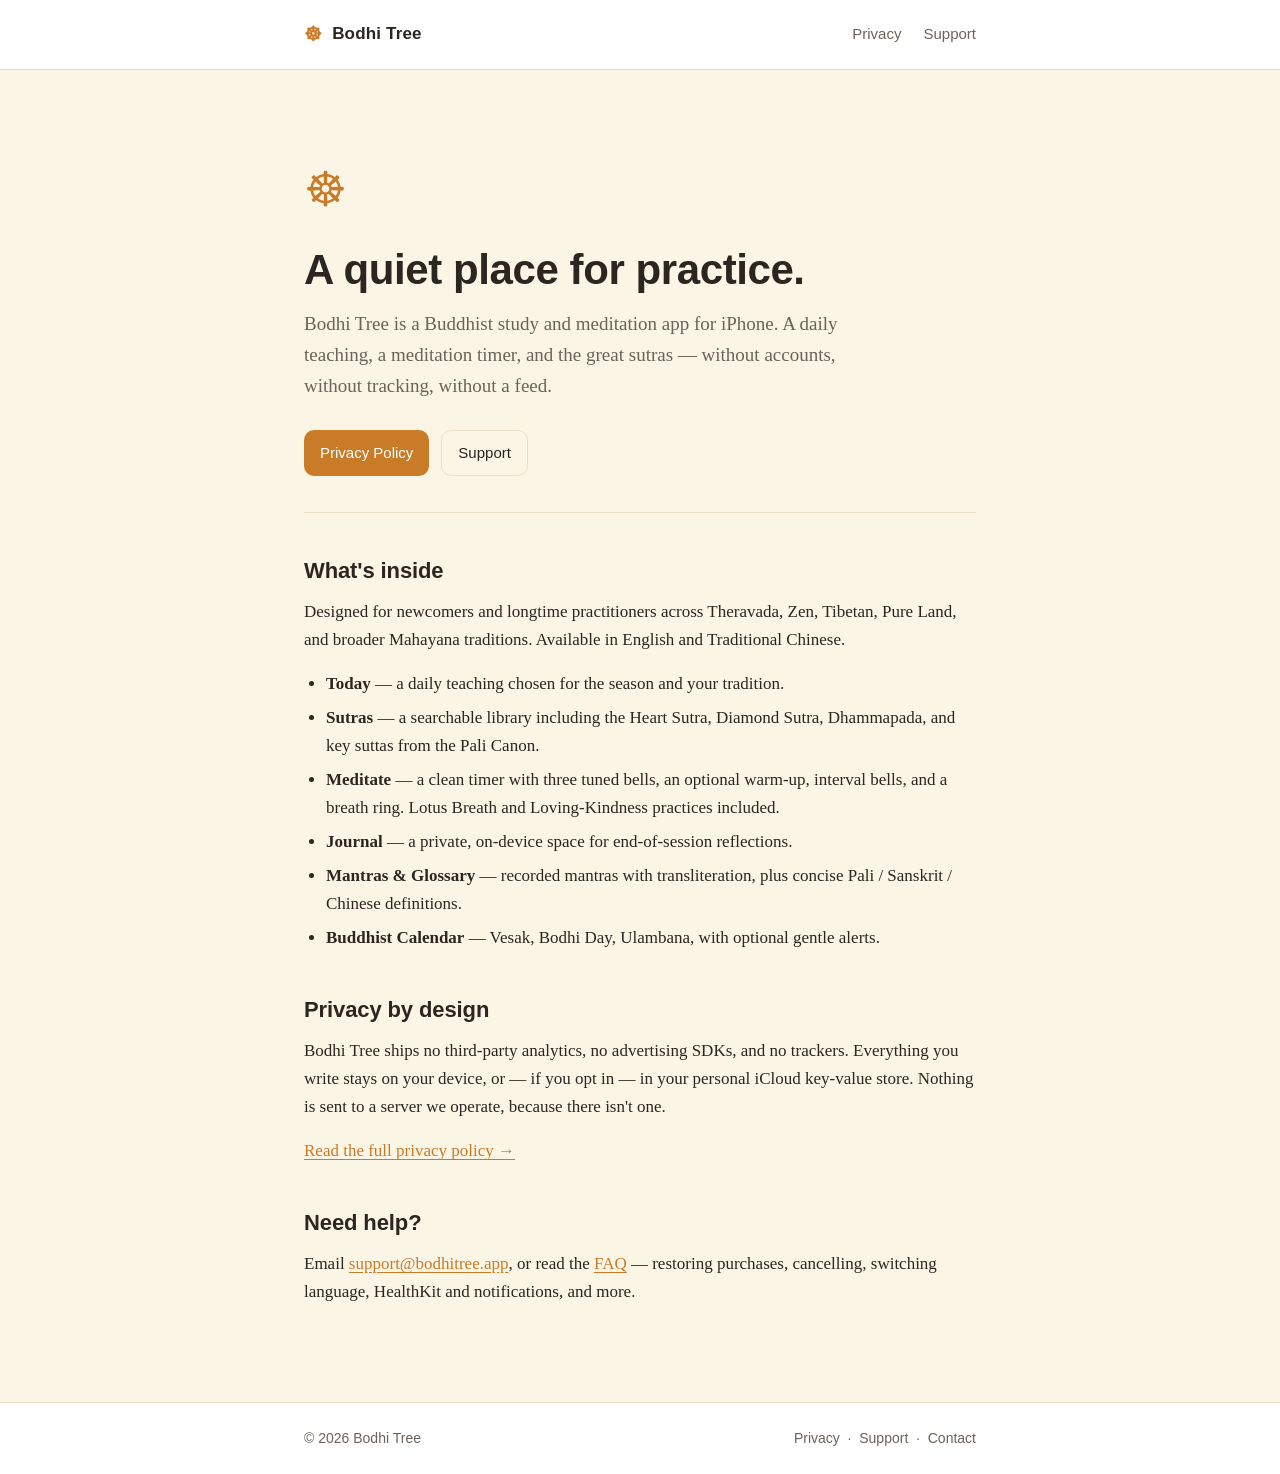
==== index.html @ f333172a "Initial public site: privacy + support pages" ====
<!DOCTYPE html>
<html lang="en">
<head>
  <meta charset="UTF-8" />
  <meta name="viewport" content="width=device-width, initial-scale=1.0" />
  <title>Bodhi Tree — A quiet place for practice</title>
  <meta name="description" content="Bodhi Tree is a Buddhist study and meditation app. No accounts, no tracking — just the sutras, a meditation timer, and a daily teaching." />
  <link rel="stylesheet" href="./styles.css" />
</head>
<body>
  <header class="site-header">
    <div class="site-header-inner">
      <a class="brand" href="./"><span class="leaf">☸</span> Bodhi Tree</a>
      <nav class="site-nav">
        <a href="./privacy/">Privacy</a>
        <a href="./support/">Support</a>
      </nav>
    </div>
  </header>

  <main>
    <section class="hero">
      <span class="leaf-large">☸</span>
      <h1>A quiet place for practice.</h1>
      <p class="lede">Bodhi Tree is a Buddhist study and meditation app for iPhone. A daily teaching, a meditation timer, and the great sutras — without accounts, without tracking, without a feed.</p>
      <div class="cta-row">
        <a href="./privacy/">Privacy Policy</a>
        <a href="./support/" class="secondary">Support</a>
      </div>
    </section>

    <hr />

    <h2>What's inside</h2>
    <p>Designed for newcomers and longtime practitioners across Theravada, Zen, Tibetan, Pure Land, and broader Mahayana traditions. Available in English and Traditional Chinese.</p>

    <ul>
      <li><strong>Today</strong> — a daily teaching chosen for the season and your tradition.</li>
      <li><strong>Sutras</strong> — a searchable library including the Heart Sutra, Diamond Sutra, Dhammapada, and key suttas from the Pali Canon.</li>
      <li><strong>Meditate</strong> — a clean timer with three tuned bells, an optional warm-up, interval bells, and a breath ring. Lotus Breath and Loving-Kindness practices included.</li>
      <li><strong>Journal</strong> — a private, on-device space for end-of-session reflections.</li>
      <li><strong>Mantras &amp; Glossary</strong> — recorded mantras with transliteration, plus concise Pali / Sanskrit / Chinese definitions.</li>
      <li><strong>Buddhist Calendar</strong> — Vesak, Bodhi Day, Ulambana, with optional gentle alerts.</li>
    </ul>

    <h2>Privacy by design</h2>
    <p>Bodhi Tree ships no third-party analytics, no advertising SDKs, and no trackers. Everything you write stays on your device, or — if you opt in — in your personal iCloud key-value store. Nothing is sent to a server we operate, because there isn't one.</p>
    <p><a href="./privacy/">Read the full privacy policy →</a></p>

    <h2>Need help?</h2>
    <p>Email <a href="mailto:support@bodhitree.app">support@bodhitree.app</a>, or read the <a href="./support/">FAQ</a> — restoring purchases, cancelling, switching language, HealthKit and notifications, and more.</p>
  </main>

  <footer class="site-footer">
    <div class="site-footer-inner">
      <span>© 2026 Bodhi Tree</span>
      <span>
        <a href="./privacy/">Privacy</a> &nbsp;·&nbsp;
        <a href="./support/">Support</a> &nbsp;·&nbsp;
        <a href="mailto:support@bodhitree.app">Contact</a>
      </span>
    </div>
  </footer>
</body>
</html>
---- styles.css ----
/* Bodhi Tree — site styles
 * Calm, readable, and matched roughly to the app's cream/saffron palette.
 */

:root {
  --bg: #FBF5E6;
  --surface: #FFFFFF;
  --border: #EAE0C8;
  --ink: #2A2620;
  --muted: #6B6359;
  --accent: #C97B27;
  --accent-soft: #F0D8B0;
  --max-width: 720px;
  --radius: 10px;
}

@media (prefers-color-scheme: dark) {
  :root {
    --bg: #1B1814;
    --surface: #25211B;
    --border: #3A342A;
    --ink: #ECE4D0;
    --muted: #B6AC97;
    --accent: #E1A35A;
    --accent-soft: #4A3520;
  }
}

* { box-sizing: border-box; }

html { -webkit-text-size-adjust: 100%; }

body {
  margin: 0;
  background: var(--bg);
  color: var(--ink);
  font-family: "Iowan Old Style", "Source Serif Pro", "Source Serif 4", Georgia, "Times New Roman", serif;
  font-size: 17px;
  line-height: 1.65;
  -webkit-font-smoothing: antialiased;
  text-rendering: optimizeLegibility;
}

.site-header,
.site-footer {
  font-family: -apple-system, BlinkMacSystemFont, "Segoe UI", Helvetica, Arial, sans-serif;
}

.site-header {
  border-bottom: 1px solid var(--border);
  background: var(--surface);
}

.site-header-inner {
  max-width: var(--max-width);
  margin: 0 auto;
  padding: 18px 24px;
  display: flex;
  align-items: center;
  justify-content: space-between;
  gap: 24px;
}

.site-header a.brand {
  color: var(--ink);
  text-decoration: none;
  font-weight: 600;
  font-size: 17px;
  letter-spacing: 0.01em;
  display: inline-flex;
  align-items: center;
  gap: 10px;
}

.site-header a.brand .leaf {
  color: var(--accent);
  font-size: 20px;
}

.site-nav {
  display: flex;
  gap: 22px;
  font-size: 15px;
}

.site-nav a {
  color: var(--muted);
  text-decoration: none;
}

.site-nav a:hover,
.site-nav a.active {
  color: var(--ink);
}

main {
  max-width: var(--max-width);
  margin: 0 auto;
  padding: 48px 24px 80px;
}

main h1 {
  font-family: -apple-system, BlinkMacSystemFont, "Segoe UI", Helvetica, Arial, sans-serif;
  font-weight: 600;
  font-size: 34px;
  line-height: 1.2;
  margin: 0 0 8px;
  letter-spacing: -0.01em;
}

main h2 {
  font-family: -apple-system, BlinkMacSystemFont, "Segoe UI", Helvetica, Arial, sans-serif;
  font-weight: 600;
  font-size: 22px;
  line-height: 1.3;
  margin: 44px 0 12px;
  letter-spacing: -0.005em;
}

main h3 {
  font-family: -apple-system, BlinkMacSystemFont, "Segoe UI", Helvetica, Arial, sans-serif;
  font-weight: 600;
  font-size: 18px;
  margin: 28px 0 8px;
}

main .lede {
  color: var(--muted);
  font-size: 18px;
  margin: 0 0 32px;
}

main .meta {
  color: var(--muted);
  font-size: 14px;
  margin: 8px 0 32px;
  font-family: -apple-system, BlinkMacSystemFont, "Segoe UI", Helvetica, Arial, sans-serif;
}

main p {
  margin: 0 0 16px;
}

main a {
  color: var(--accent);
  text-decoration-thickness: 1px;
  text-underline-offset: 3px;
}

main a:hover {
  text-decoration-thickness: 2px;
}

main strong { color: var(--ink); }

main ul, main ol {
  margin: 0 0 16px;
  padding-left: 22px;
}

main li {
  margin-bottom: 6px;
}

main blockquote {
  margin: 16px 0;
  padding: 12px 18px;
  border-left: 3px solid var(--accent);
  background: var(--surface);
  color: var(--muted);
}

main hr {
  border: none;
  border-top: 1px solid var(--border);
  margin: 36px 0;
}

main code {
  font-family: ui-monospace, SFMono-Regular, "SF Mono", Menlo, monospace;
  font-size: 0.92em;
  background: var(--accent-soft);
  padding: 1px 6px;
  border-radius: 4px;
  color: var(--ink);
}

main pre {
  background: var(--surface);
  border: 1px solid var(--border);
  border-radius: var(--radius);
  padding: 14px 16px;
  overflow-x: auto;
  font-size: 14px;
  line-height: 1.5;
}

main pre code {
  background: transparent;
  padding: 0;
}

main table {
  border-collapse: collapse;
  width: 100%;
  font-size: 15px;
  margin: 16px 0;
  font-family: -apple-system, BlinkMacSystemFont, "Segoe UI", Helvetica, Arial, sans-serif;
}

main th, main td {
  border-bottom: 1px solid var(--border);
  padding: 8px 10px;
  text-align: left;
  vertical-align: top;
}

main th {
  font-weight: 600;
  background: var(--surface);
}

.site-footer {
  border-top: 1px solid var(--border);
  background: var(--surface);
  color: var(--muted);
  font-size: 14px;
}

.site-footer-inner {
  max-width: var(--max-width);
  margin: 0 auto;
  padding: 24px;
  display: flex;
  flex-wrap: wrap;
  gap: 16px;
  justify-content: space-between;
}

.site-footer a {
  color: var(--muted);
  text-decoration: none;
}

.site-footer a:hover { color: var(--ink); }

/* Hero used on the index page */
.hero {
  text-align: left;
  padding: 32px 0 0;
}

.hero .leaf-large {
  font-size: 48px;
  color: var(--accent);
  margin-bottom: 16px;
  display: inline-block;
}

.hero h1 {
  font-size: 42px;
  margin-bottom: 12px;
}

.hero p.lede {
  font-size: 19px;
  margin-bottom: 28px;
  max-width: 560px;
}

.cta-row {
  display: flex;
  flex-wrap: wrap;
  gap: 12px;
  margin: 8px 0 12px;
}

.cta-row a {
  display: inline-flex;
  align-items: center;
  gap: 6px;
  padding: 10px 16px;
  background: var(--accent);
  color: #fff;
  border-radius: var(--radius);
  text-decoration: none;
  font-family: -apple-system, BlinkMacSystemFont, "Segoe UI", Helvetica, Arial, sans-serif;
  font-weight: 500;
  font-size: 15px;
}

.cta-row a.secondary {
  background: transparent;
  color: var(--ink);
  border: 1px solid var(--border);
}

.cta-row a:hover { opacity: 0.92; }

@media (max-width: 480px) {
  main { padding: 32px 20px 60px; }
  main h1 { font-size: 28px; }
  .hero h1 { font-size: 32px; }
  .site-header-inner { padding: 14px 20px; }
  .site-nav { gap: 16px; font-size: 14px; }
}
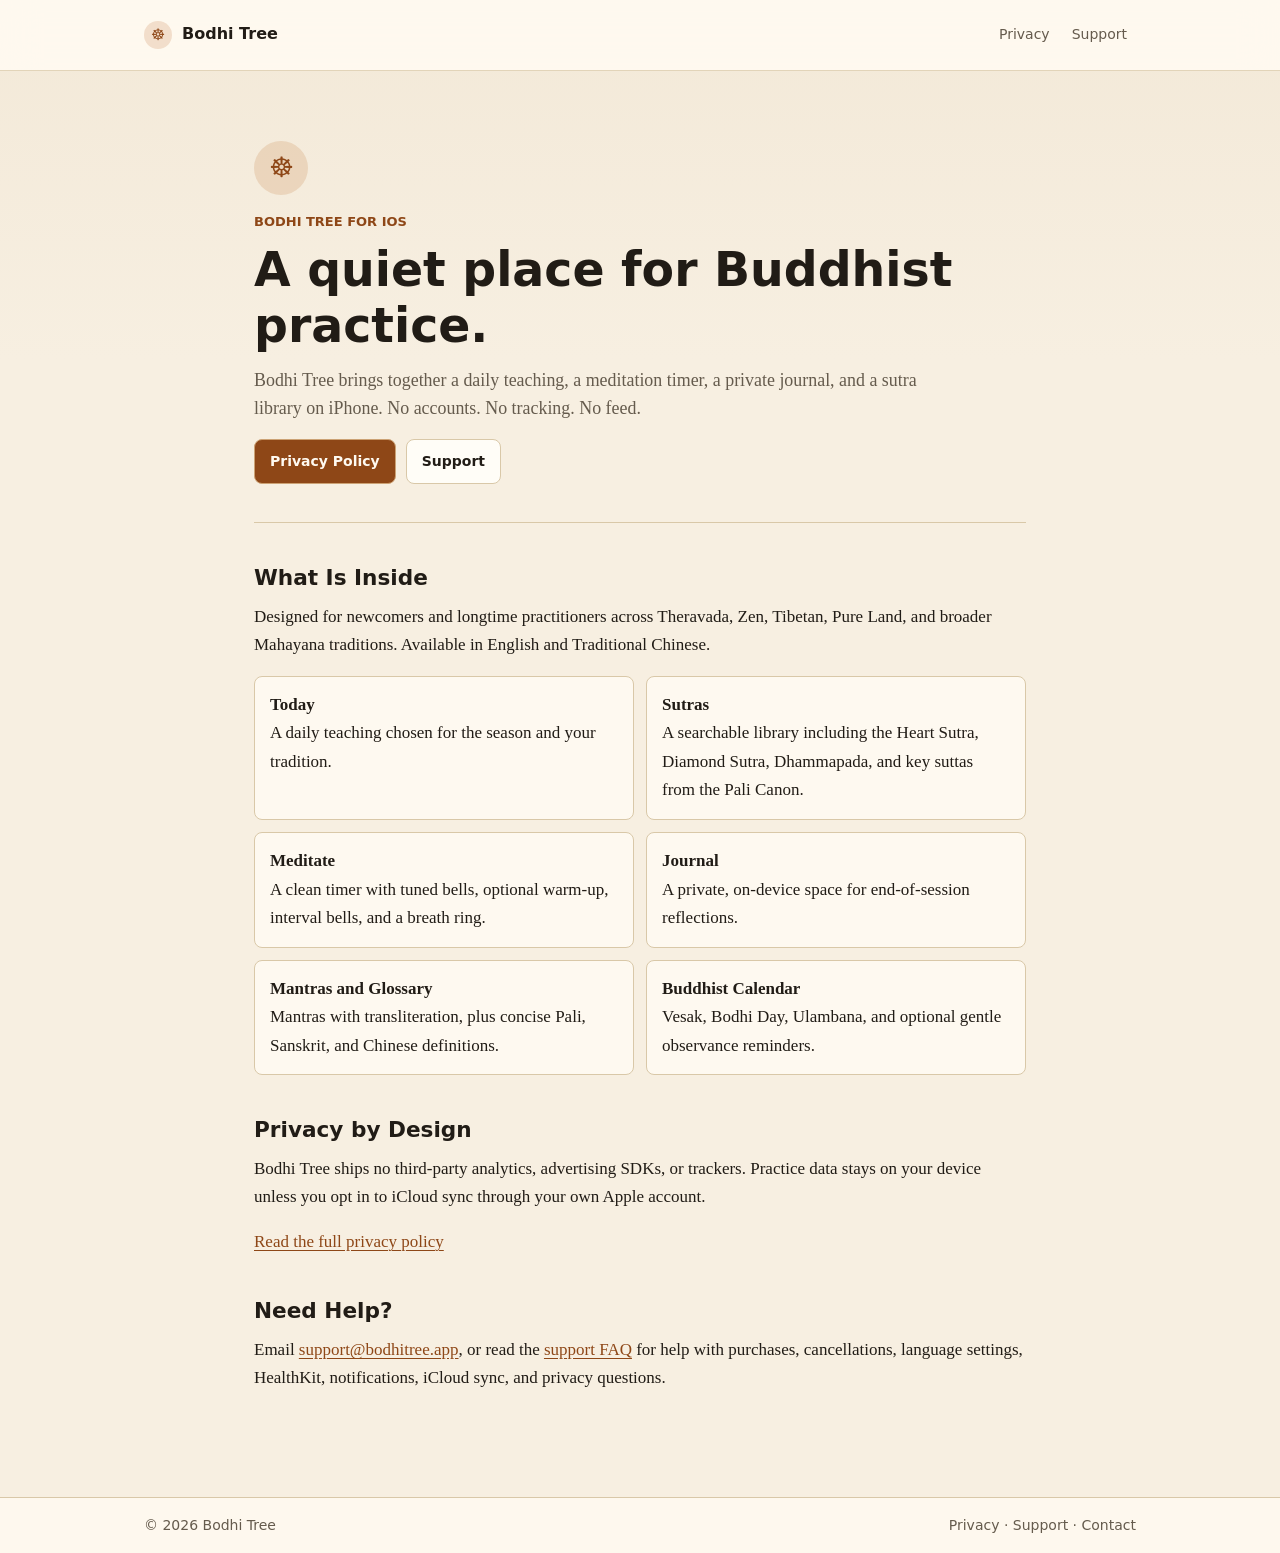
==== commit e4086a00: "Update App Store privacy and support pages" ====
--- a/index.html
+++ b/index.html
@@ -4,59 +4,69 @@
   <meta charset="UTF-8" />
   <meta name="viewport" content="width=device-width, initial-scale=1.0" />
   <title>Bodhi Tree — A quiet place for practice</title>
-  <meta name="description" content="Bodhi Tree is a Buddhist study and meditation app. No accounts, no tracking — just the sutras, a meditation timer, and a daily teaching." />
+  <meta name="description" content="Bodhi Tree is a Buddhist study and meditation app for iPhone. No accounts, no tracking, with public privacy and support pages for App Store review." />
+  <link rel="canonical" href="https://forestoceanlife.github.io/bodhi-tree/" />
   <link rel="stylesheet" href="./styles.css" />
 </head>
 <body>
+  <a class="skip-link" href="#content">Skip to content</a>
+
   <header class="site-header">
     <div class="site-header-inner">
-      <a class="brand" href="./"><span class="leaf">☸</span> Bodhi Tree</a>
-      <nav class="site-nav">
+      <a class="brand" href="./" aria-label="Bodhi Tree home"><span class="brand-mark">☸</span> Bodhi Tree</a>
+      <nav class="site-nav" aria-label="Primary">
         <a href="./privacy/">Privacy</a>
         <a href="./support/">Support</a>
       </nav>
     </div>
   </header>
 
-  <main>
-    <section class="hero">
-      <span class="leaf-large">☸</span>
-      <h1>A quiet place for practice.</h1>
-      <p class="lede">Bodhi Tree is a Buddhist study and meditation app for iPhone. A daily teaching, a meditation timer, and the great sutras — without accounts, without tracking, without a feed.</p>
-      <div class="cta-row">
-        <a href="./privacy/">Privacy Policy</a>
-        <a href="./support/" class="secondary">Support</a>
+  <main id="content">
+    <section class="hero" aria-labelledby="home-title">
+      <span class="hero-mark" aria-hidden="true">☸</span>
+      <p class="eyebrow">Bodhi Tree for iOS</p>
+      <h1 id="home-title">A quiet place for Buddhist practice.</h1>
+      <p class="lede">Bodhi Tree brings together a daily teaching, a meditation timer, a private journal, and a sutra library on iPhone. No accounts. No tracking. No feed.</p>
+      <div class="support-actions">
+        <a class="button-link primary" href="./privacy/">Privacy Policy</a>
+        <a class="button-link" href="./support/">Support</a>
       </div>
     </section>
 
     <hr />
 
-    <h2>What's inside</h2>
-    <p>Designed for newcomers and longtime practitioners across Theravada, Zen, Tibetan, Pure Land, and broader Mahayana traditions. Available in English and Traditional Chinese.</p>
+    <section aria-labelledby="inside-title">
+      <h2 id="inside-title">What Is Inside</h2>
+      <p>Designed for newcomers and longtime practitioners across Theravada, Zen, Tibetan, Pure Land, and broader Mahayana traditions. Available in English and Traditional Chinese.</p>
 
-    <ul>
-      <li><strong>Today</strong> — a daily teaching chosen for the season and your tradition.</li>
-      <li><strong>Sutras</strong> — a searchable library including the Heart Sutra, Diamond Sutra, Dhammapada, and key suttas from the Pali Canon.</li>
-      <li><strong>Meditate</strong> — a clean timer with three tuned bells, an optional warm-up, interval bells, and a breath ring. Lotus Breath and Loving-Kindness practices included.</li>
-      <li><strong>Journal</strong> — a private, on-device space for end-of-session reflections.</li>
-      <li><strong>Mantras &amp; Glossary</strong> — recorded mantras with transliteration, plus concise Pali / Sanskrit / Chinese definitions.</li>
-      <li><strong>Buddhist Calendar</strong> — Vesak, Bodhi Day, Ulambana, with optional gentle alerts.</li>
-    </ul>
+      <ul class="feature-list">
+        <li><strong>Today</strong><br />A daily teaching chosen for the season and your tradition.</li>
+        <li><strong>Sutras</strong><br />A searchable library including the Heart Sutra, Diamond Sutra, Dhammapada, and key suttas from the Pali Canon.</li>
+        <li><strong>Meditate</strong><br />A clean timer with tuned bells, optional warm-up, interval bells, and a breath ring.</li>
+        <li><strong>Journal</strong><br />A private, on-device space for end-of-session reflections.</li>
+        <li><strong>Mantras and Glossary</strong><br />Mantras with transliteration, plus concise Pali, Sanskrit, and Chinese definitions.</li>
+        <li><strong>Buddhist Calendar</strong><br />Vesak, Bodhi Day, Ulambana, and optional gentle observance reminders.</li>
+      </ul>
+    </section>
 
-    <h2>Privacy by design</h2>
-    <p>Bodhi Tree ships no third-party analytics, no advertising SDKs, and no trackers. Everything you write stays on your device, or — if you opt in — in your personal iCloud key-value store. Nothing is sent to a server we operate, because there isn't one.</p>
-    <p><a href="./privacy/">Read the full privacy policy →</a></p>
+    <section aria-labelledby="privacy-title">
+      <h2 id="privacy-title">Privacy by Design</h2>
+      <p>Bodhi Tree ships no third-party analytics, advertising SDKs, or trackers. Practice data stays on your device unless you opt in to iCloud sync through your own Apple account.</p>
+      <p><a href="./privacy/">Read the full privacy policy</a></p>
+    </section>
 
-    <h2>Need help?</h2>
-    <p>Email <a href="mailto:support@bodhitree.app">support@bodhitree.app</a>, or read the <a href="./support/">FAQ</a> — restoring purchases, cancelling, switching language, HealthKit and notifications, and more.</p>
+    <section aria-labelledby="support-title">
+      <h2 id="support-title">Need Help?</h2>
+      <p>Email <a href="mailto:support@bodhitree.app">support@bodhitree.app</a>, or read the <a href="./support/">support FAQ</a> for help with purchases, cancellations, language settings, HealthKit, notifications, iCloud sync, and privacy questions.</p>
+    </section>
   </main>
 
   <footer class="site-footer">
     <div class="site-footer-inner">
       <span>© 2026 Bodhi Tree</span>
       <span>
-        <a href="./privacy/">Privacy</a> &nbsp;·&nbsp;
-        <a href="./support/">Support</a> &nbsp;·&nbsp;
+        <a href="./privacy/">Privacy</a> ·
+        <a href="./support/">Support</a> ·
         <a href="mailto:support@bodhitree.app">Contact</a>
       </span>
     </div>
--- a/styles.css
+++ b/styles.css
@@ -1,240 +1,477 @@
-/* Bodhi Tree — site styles
- * Calm, readable, and matched roughly to the app's cream/saffron palette.
+/* Bodhi Tree public site
+ * Plain, calm pages for App Store metadata, support, and privacy review.
  */
 
 :root {
-  --bg: #FBF5E6;
-  --surface: #FFFFFF;
-  --border: #EAE0C8;
-  --ink: #2A2620;
-  --muted: #6B6359;
-  --accent: #C97B27;
-  --accent-soft: #F0D8B0;
-  --max-width: 720px;
-  --radius: 10px;
+  color-scheme: light dark;
+  --bg: #f7efe1;
+  --bg-alt: #efe3cf;
+  --surface: #fffaf1;
+  --surface-strong: #fffdf7;
+  --border: #d9c8a8;
+  --ink: #211c16;
+  --muted: #655b4d;
+  --faint: #8b7d69;
+  --saffron: #b7651f;
+  --saffron-strong: #8e4717;
+  --sage: #4d6b55;
+  --indigo: #393b61;
+  --lotus: #99566a;
+  --focus: #2458c7;
+  --max-width: 820px;
+  --wide-width: 1040px;
+  --radius: 8px;
+  --shadow: 0 18px 42px rgb(56 39 19 / 0.10);
 }
 
 @media (prefers-color-scheme: dark) {
   :root {
-    --bg: #1B1814;
-    --surface: #25211B;
-    --border: #3A342A;
-    --ink: #ECE4D0;
-    --muted: #B6AC97;
-    --accent: #E1A35A;
-    --accent-soft: #4A3520;
-  }
-}
-
-* { box-sizing: border-box; }
-
-html { -webkit-text-size-adjust: 100%; }
+    --bg: #171411;
+    --bg-alt: #201b16;
+    --surface: #211d18;
+    --surface-strong: #28231d;
+    --border: #40382c;
+    --ink: #f1e8d5;
+    --muted: #c4b69d;
+    --faint: #978a77;
+    --saffron: #e2a15d;
+    --saffron-strong: #f1bc7a;
+    --sage: #8cad92;
+    --indigo: #a8acd8;
+    --lotus: #d59aab;
+    --focus: #8fb4ff;
+    --shadow: 0 18px 42px rgb(0 0 0 / 0.28);
+  }
+}
+
+* {
+  box-sizing: border-box;
+}
+
+html {
+  -webkit-text-size-adjust: 100%;
+  scroll-behavior: smooth;
+}
 
 body {
   margin: 0;
-  background: var(--bg);
-  color: var(--ink);
-  font-family: "Iowan Old Style", "Source Serif Pro", "Source Serif 4", Georgia, "Times New Roman", serif;
+  background:
+    linear-gradient(180deg, color-mix(in srgb, var(--bg-alt) 52%, transparent), transparent 360px),
+    var(--bg);
+  color: var(--ink);
+  font-family: "Iowan Old Style", "Palatino Linotype", Palatino, Georgia, "Times New Roman", serif;
   font-size: 17px;
-  line-height: 1.65;
+  line-height: 1.68;
   -webkit-font-smoothing: antialiased;
   text-rendering: optimizeLegibility;
 }
 
+body,
+button,
+input,
+textarea {
+  letter-spacing: 0;
+}
+
+img,
+svg {
+  max-width: 100%;
+}
+
+.skip-link {
+  position: absolute;
+  left: 12px;
+  top: 12px;
+  z-index: 10;
+  transform: translateY(-140%);
+  padding: 8px 12px;
+  background: var(--surface-strong);
+  color: var(--ink);
+  border: 1px solid var(--border);
+  border-radius: var(--radius);
+  font-family: ui-sans-serif, system-ui, -apple-system, BlinkMacSystemFont, "Segoe UI", sans-serif;
+}
+
+.skip-link:focus {
+  transform: translateY(0);
+}
+
 .site-header,
-.site-footer {
-  font-family: -apple-system, BlinkMacSystemFont, "Segoe UI", Helvetica, Arial, sans-serif;
+.site-footer,
+.eyebrow,
+.meta-list,
+.toc,
+.summary-grid,
+.support-actions,
+.button-link,
+.contact-card,
+.data-table,
+.callout,
+.page-note {
+  font-family: ui-sans-serif, system-ui, -apple-system, BlinkMacSystemFont, "Segoe UI", sans-serif;
 }
 
 .site-header {
-  border-bottom: 1px solid var(--border);
-  background: var(--surface);
-}
-
-.site-header-inner {
-  max-width: var(--max-width);
+  position: sticky;
+  top: 0;
+  z-index: 5;
+  border-bottom: 1px solid color-mix(in srgb, var(--border) 76%, transparent);
+  background: color-mix(in srgb, var(--surface) 92%, transparent);
+  backdrop-filter: blur(18px);
+}
+
+.site-header-inner,
+.site-footer-inner {
+  max-width: var(--wide-width);
   margin: 0 auto;
-  padding: 18px 24px;
+  padding: 16px 24px;
   display: flex;
   align-items: center;
   justify-content: space-between;
-  gap: 24px;
-}
-
-.site-header a.brand {
+  gap: 20px;
+}
+
+.brand {
   color: var(--ink);
   text-decoration: none;
-  font-weight: 600;
-  font-size: 17px;
-  letter-spacing: 0.01em;
+  font-weight: 700;
+  font-size: 16px;
   display: inline-flex;
   align-items: center;
   gap: 10px;
 }
 
-.site-header a.brand .leaf {
-  color: var(--accent);
-  font-size: 20px;
+.brand-mark {
+  width: 28px;
+  height: 28px;
+  border-radius: 50%;
+  display: inline-grid;
+  place-items: center;
+  background: color-mix(in srgb, var(--saffron) 18%, transparent);
+  color: var(--saffron-strong);
+  font-size: 16px;
+  line-height: 1;
 }
 
 .site-nav {
   display: flex;
-  gap: 22px;
-  font-size: 15px;
+  align-items: center;
+  gap: 4px;
+  font-size: 14px;
 }
 
 .site-nav a {
   color: var(--muted);
   text-decoration: none;
+  padding: 7px 9px;
+  border-radius: 999px;
 }
 
 .site-nav a:hover,
 .site-nav a.active {
   color: var(--ink);
+  background: color-mix(in srgb, var(--saffron) 11%, transparent);
 }
 
 main {
   max-width: var(--max-width);
   margin: 0 auto;
-  padding: 48px 24px 80px;
-}
-
-main h1 {
-  font-family: -apple-system, BlinkMacSystemFont, "Segoe UI", Helvetica, Arial, sans-serif;
-  font-weight: 600;
-  font-size: 34px;
-  line-height: 1.2;
-  margin: 0 0 8px;
-  letter-spacing: -0.01em;
-}
-
-main h2 {
-  font-family: -apple-system, BlinkMacSystemFont, "Segoe UI", Helvetica, Arial, sans-serif;
-  font-weight: 600;
-  font-size: 22px;
-  line-height: 1.3;
-  margin: 44px 0 12px;
-  letter-spacing: -0.005em;
-}
-
-main h3 {
-  font-family: -apple-system, BlinkMacSystemFont, "Segoe UI", Helvetica, Arial, sans-serif;
-  font-weight: 600;
-  font-size: 18px;
+  padding: 56px 24px 88px;
+}
+
+.page-hero {
+  margin-bottom: 34px;
+}
+
+.eyebrow {
+  margin: 0 0 10px;
+  color: var(--saffron-strong);
+  font-size: 13px;
+  font-weight: 750;
+  text-transform: uppercase;
+}
+
+h1,
+h2,
+h3 {
+  font-family: ui-sans-serif, system-ui, -apple-system, BlinkMacSystemFont, "Segoe UI", sans-serif;
+  color: var(--ink);
+  line-height: 1.18;
+}
+
+h1 {
+  font-size: clamp(2.25rem, 2rem + 1.2vw, 3.1rem);
+  font-weight: 760;
+  margin: 0 0 12px;
+}
+
+h2 {
+  font-size: 1.35rem;
+  font-weight: 740;
+  margin: 42px 0 12px;
+}
+
+h3 {
+  font-size: 1.04rem;
+  font-weight: 720;
   margin: 28px 0 8px;
 }
 
-main .lede {
+p {
+  margin: 0 0 16px;
+}
+
+.lede {
+  max-width: 690px;
   color: var(--muted);
-  font-size: 18px;
-  margin: 0 0 32px;
-}
-
-main .meta {
-  color: var(--muted);
-  font-size: 14px;
-  margin: 8px 0 32px;
-  font-family: -apple-system, BlinkMacSystemFont, "Segoe UI", Helvetica, Arial, sans-serif;
-}
-
-main p {
-  margin: 0 0 16px;
-}
-
-main a {
-  color: var(--accent);
+  font-size: 1.12rem;
+  line-height: 1.58;
+}
+
+a {
+  color: var(--saffron-strong);
   text-decoration-thickness: 1px;
   text-underline-offset: 3px;
 }
 
-main a:hover {
+a:hover {
   text-decoration-thickness: 2px;
 }
 
-main strong { color: var(--ink); }
-
-main ul, main ol {
-  margin: 0 0 16px;
-  padding-left: 22px;
-}
-
-main li {
-  margin-bottom: 6px;
-}
-
-main blockquote {
-  margin: 16px 0;
-  padding: 12px 18px;
-  border-left: 3px solid var(--accent);
-  background: var(--surface);
+a:focus-visible,
+button:focus-visible {
+  outline: 3px solid color-mix(in srgb, var(--focus) 62%, transparent);
+  outline-offset: 3px;
+}
+
+strong {
+  color: var(--ink);
+}
+
+ul,
+ol {
+  margin: 0 0 18px;
+  padding-left: 23px;
+}
+
+li {
+  margin-bottom: 7px;
+}
+
+code {
+  font-family: ui-monospace, SFMono-Regular, "SF Mono", Menlo, Consolas, monospace;
+  font-size: 0.9em;
+  background: color-mix(in srgb, var(--saffron) 18%, transparent);
+  padding: 1px 5px;
+  border-radius: 5px;
+  color: var(--ink);
+}
+
+hr {
+  border: 0;
+  border-top: 1px solid var(--border);
+  margin: 38px 0;
+}
+
+.meta-list {
+  display: grid;
+  grid-template-columns: repeat(2, minmax(0, 1fr));
+  gap: 10px 18px;
+  margin: 24px 0 0;
   color: var(--muted);
-}
-
-main hr {
-  border: none;
-  border-top: 1px solid var(--border);
-  margin: 36px 0;
-}
-
-main code {
-  font-family: ui-monospace, SFMono-Regular, "SF Mono", Menlo, monospace;
-  font-size: 0.92em;
-  background: var(--accent-soft);
-  padding: 1px 6px;
-  border-radius: 4px;
-  color: var(--ink);
-}
-
-main pre {
-  background: var(--surface);
+  font-size: 14px;
+}
+
+.meta-list div {
+  min-width: 0;
+}
+
+.meta-list dt {
+  color: var(--faint);
+  font-weight: 700;
+}
+
+.meta-list dd {
+  margin: 2px 0 0;
+}
+
+.callout,
+.contact-card,
+.page-note,
+.toc,
+.summary-grid,
+.data-table {
   border: 1px solid var(--border);
   border-radius: var(--radius);
-  padding: 14px 16px;
-  overflow-x: auto;
-  font-size: 14px;
-  line-height: 1.5;
-}
-
-main pre code {
-  background: transparent;
-  padding: 0;
-}
-
-main table {
-  border-collapse: collapse;
+  background: color-mix(in srgb, var(--surface) 94%, transparent);
+}
+
+.callout {
+  padding: 18px;
+  box-shadow: var(--shadow);
+}
+
+.callout h2,
+.contact-card h2,
+.page-note h2 {
+  margin-top: 0;
+}
+
+.callout p:last-child,
+.contact-card p:last-child,
+.page-note p:last-child {
+  margin-bottom: 0;
+}
+
+.summary-grid {
+  display: grid;
+  grid-template-columns: repeat(2, minmax(0, 1fr));
+  gap: 0;
+  overflow: hidden;
+  margin: 24px 0 10px;
+}
+
+.summary-item {
+  padding: 16px;
+  border-right: 1px solid var(--border);
+  border-bottom: 1px solid var(--border);
+}
+
+.summary-item:nth-child(2n) {
+  border-right: 0;
+}
+
+.summary-item:nth-last-child(-n + 2) {
+  border-bottom: 0;
+}
+
+.summary-item b {
+  display: block;
+  margin-bottom: 4px;
+  font-size: 14px;
+  color: var(--ink);
+}
+
+.summary-item span {
+  color: var(--muted);
+  font-size: 14px;
+  line-height: 1.45;
+}
+
+.toc {
+  padding: 16px 18px;
+  margin: 30px 0 8px;
+}
+
+.toc strong {
+  display: block;
+  margin-bottom: 8px;
+  font-size: 14px;
+}
+
+.toc ol {
+  display: grid;
+  grid-template-columns: repeat(2, minmax(0, 1fr));
+  gap: 4px 18px;
+  margin: 0;
+  padding-left: 20px;
+  font-size: 14px;
+}
+
+.data-table {
+  border-collapse: separate;
+  border-spacing: 0;
   width: 100%;
-  font-size: 15px;
-  margin: 16px 0;
-  font-family: -apple-system, BlinkMacSystemFont, "Segoe UI", Helvetica, Arial, sans-serif;
-}
-
-main th, main td {
-  border-bottom: 1px solid var(--border);
-  padding: 8px 10px;
+  overflow: hidden;
+  margin: 18px 0 22px;
+  font-size: 14px;
+}
+
+.data-table th,
+.data-table td {
   text-align: left;
   vertical-align: top;
-}
-
-main th {
-  font-weight: 600;
-  background: var(--surface);
+  padding: 12px 14px;
+  border-bottom: 1px solid var(--border);
+}
+
+.data-table tr:last-child th,
+.data-table tr:last-child td {
+  border-bottom: 0;
+}
+
+.data-table th {
+  width: 34%;
+  color: var(--ink);
+  background: color-mix(in srgb, var(--sage) 10%, transparent);
+}
+
+.contact-card {
+  padding: 20px;
+  margin: 26px 0 28px;
+  box-shadow: var(--shadow);
+}
+
+.support-actions {
+  display: flex;
+  flex-wrap: wrap;
+  gap: 10px;
+  margin-top: 16px;
+}
+
+.button-link {
+  min-height: 44px;
+  display: inline-flex;
+  align-items: center;
+  justify-content: center;
+  padding: 10px 15px;
+  border-radius: var(--radius);
+  border: 1px solid var(--border);
+  color: var(--ink);
+  background: var(--surface-strong);
+  text-decoration: none;
+  font-weight: 720;
+  font-size: 14px;
+}
+
+.button-link.primary {
+  border-color: color-mix(in srgb, var(--saffron) 38%, var(--border));
+  background: var(--saffron-strong);
+  color: #fffaf1;
+}
+
+.button-link:hover {
+  transform: translateY(-1px);
+  text-decoration: none;
+}
+
+.page-note {
+  padding: 16px 18px;
+  margin: 24px 0;
+}
+
+.compact-list {
+  margin-bottom: 0;
+}
+
+.question-list h3 {
+  padding-top: 8px;
+  border-top: 1px solid color-mix(in srgb, var(--border) 68%, transparent);
+}
+
+.question-list h3:first-child {
+  border-top: 0;
 }
 
 .site-footer {
   border-top: 1px solid var(--border);
-  background: var(--surface);
+  background: color-mix(in srgb, var(--surface) 88%, transparent);
   color: var(--muted);
   font-size: 14px;
 }
 
 .site-footer-inner {
-  max-width: var(--max-width);
-  margin: 0 auto;
-  padding: 24px;
-  display: flex;
   flex-wrap: wrap;
-  gap: 16px;
-  justify-content: space-between;
 }
 
 .site-footer a {
@@ -242,65 +479,114 @@
   text-decoration: none;
 }
 
-.site-footer a:hover { color: var(--ink); }
-
-/* Hero used on the index page */
+.site-footer a:hover {
+  color: var(--ink);
+}
+
+/* Landing page */
+
 .hero {
-  text-align: left;
-  padding: 32px 0 0;
-}
-
-.hero .leaf-large {
-  font-size: 48px;
-  color: var(--accent);
+  padding-top: 14px;
+}
+
+.hero-mark {
+  width: 54px;
+  height: 54px;
+  border-radius: 50%;
+  display: inline-grid;
+  place-items: center;
   margin-bottom: 16px;
-  display: inline-block;
-}
-
-.hero h1 {
-  font-size: 42px;
-  margin-bottom: 12px;
-}
-
-.hero p.lede {
-  font-size: 19px;
-  margin-bottom: 28px;
-  max-width: 560px;
-}
-
-.cta-row {
-  display: flex;
-  flex-wrap: wrap;
+  color: var(--saffron-strong);
+  background: color-mix(in srgb, var(--saffron) 17%, transparent);
+  font-size: 28px;
+}
+
+.feature-list {
+  display: grid;
+  grid-template-columns: repeat(2, minmax(0, 1fr));
   gap: 12px;
-  margin: 8px 0 12px;
-}
-
-.cta-row a {
-  display: inline-flex;
-  align-items: center;
-  gap: 6px;
-  padding: 10px 16px;
-  background: var(--accent);
-  color: #fff;
+  padding: 0;
+  list-style: none;
+}
+
+.feature-list li {
+  margin: 0;
+  padding: 14px 15px;
+  border: 1px solid var(--border);
   border-radius: var(--radius);
-  text-decoration: none;
-  font-family: -apple-system, BlinkMacSystemFont, "Segoe UI", Helvetica, Arial, sans-serif;
-  font-weight: 500;
-  font-size: 15px;
-}
-
-.cta-row a.secondary {
-  background: transparent;
-  color: var(--ink);
-  border: 1px solid var(--border);
-}
-
-.cta-row a:hover { opacity: 0.92; }
-
-@media (max-width: 480px) {
-  main { padding: 32px 20px 60px; }
-  main h1 { font-size: 28px; }
-  .hero h1 { font-size: 32px; }
-  .site-header-inner { padding: 14px 20px; }
-  .site-nav { gap: 16px; font-size: 14px; }
-}
+  background: color-mix(in srgb, var(--surface) 92%, transparent);
+}
+
+@media (max-width: 720px) {
+  main {
+    padding: 42px 20px 68px;
+  }
+
+  .site-header-inner,
+  .site-footer-inner {
+    padding: 14px 20px;
+  }
+
+  .meta-list,
+  .summary-grid,
+  .toc ol,
+  .feature-list {
+    grid-template-columns: 1fr;
+  }
+
+  .summary-item,
+  .summary-item:nth-child(2n),
+  .summary-item:nth-last-child(-n + 2) {
+    border-right: 0;
+    border-bottom: 1px solid var(--border);
+  }
+
+  .summary-item:last-child {
+    border-bottom: 0;
+  }
+
+  .data-table,
+  .data-table tbody,
+  .data-table tr,
+  .data-table th,
+  .data-table td {
+    display: block;
+    width: 100%;
+  }
+
+  .data-table th {
+    border-bottom: 0;
+    padding-bottom: 4px;
+  }
+
+  .data-table td {
+    padding-top: 4px;
+  }
+}
+
+@media (max-width: 460px) {
+  body {
+    font-size: 16px;
+  }
+
+  .brand {
+    font-size: 15px;
+  }
+
+  .brand-mark {
+    width: 26px;
+    height: 26px;
+  }
+
+  .site-nav {
+    font-size: 13px;
+  }
+
+  .site-nav a {
+    padding: 6px 7px;
+  }
+
+  h1 {
+    font-size: 2rem;
+  }
+}
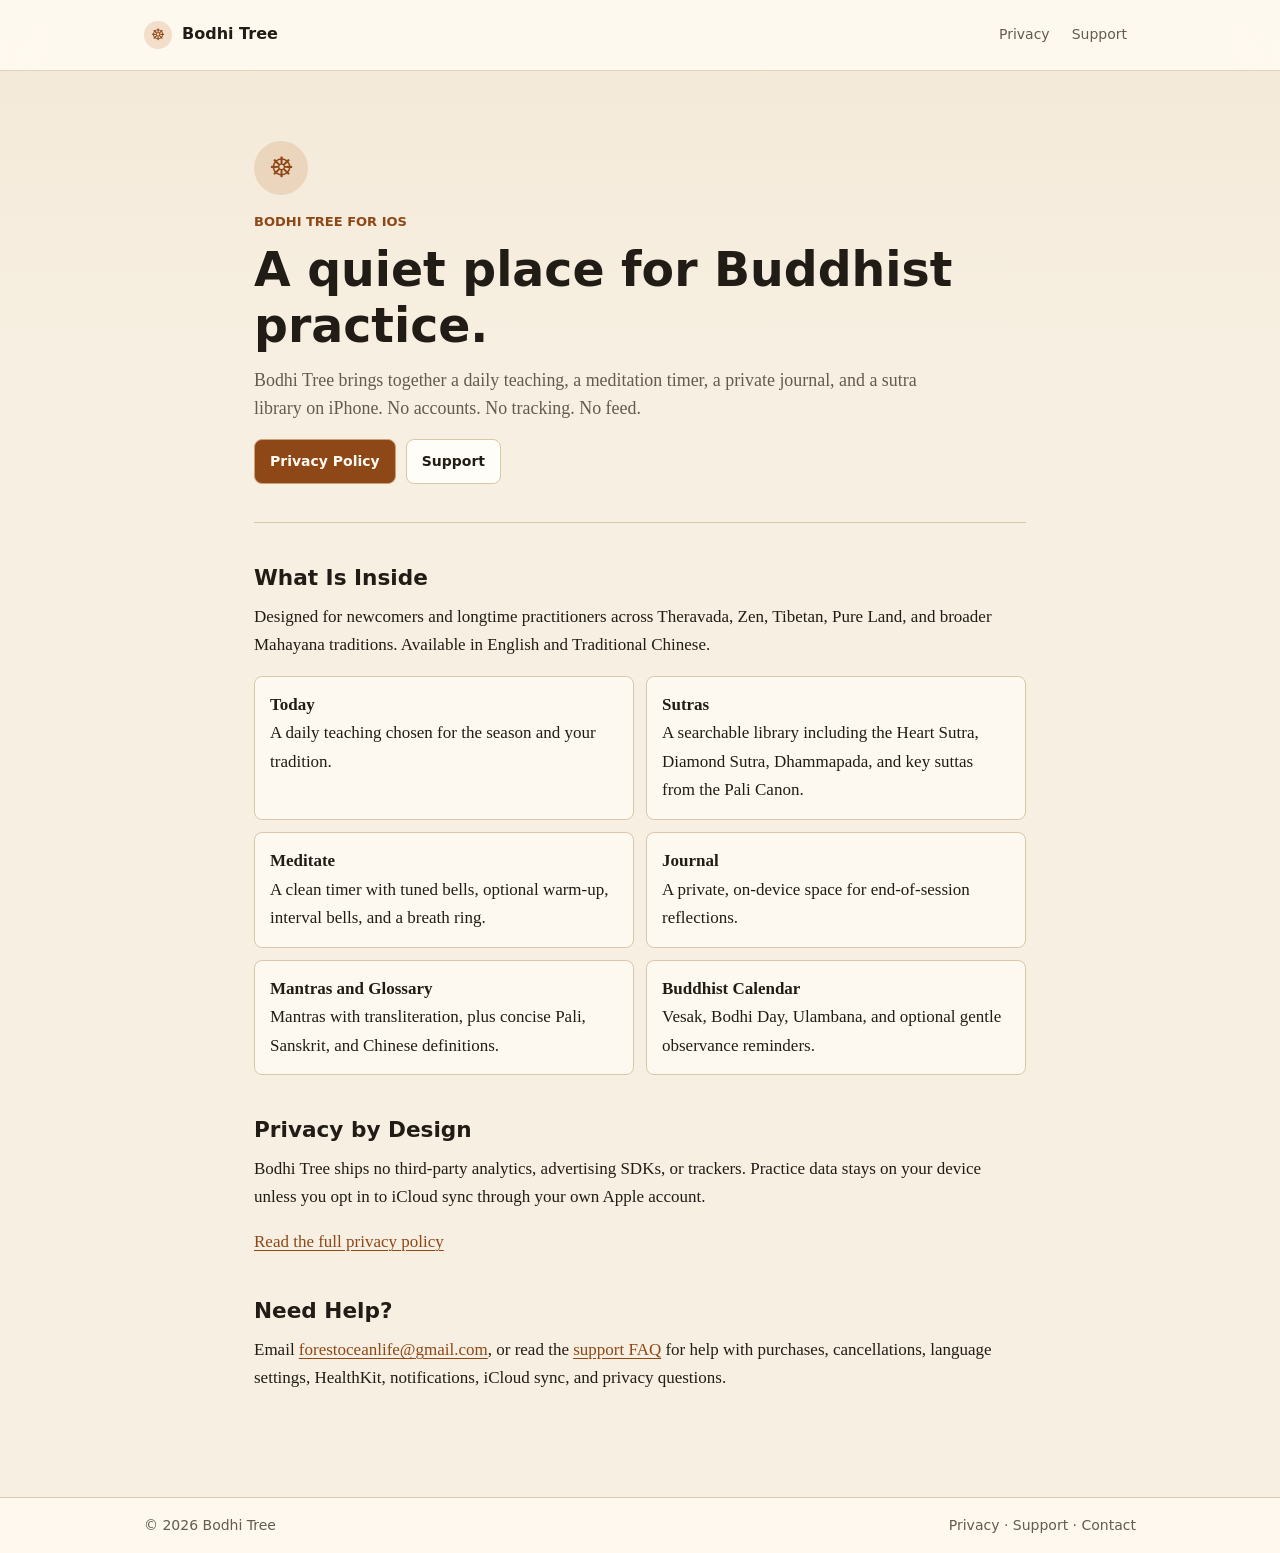
==== commit 6022e9b4: "Replace support@bodhitree.app with forestoceanlife@gmail.com everywhere; add Dana promo code section" ====
--- a/index.html
+++ b/index.html
@@ -57,7 +57,7 @@
 
     <section aria-labelledby="support-title">
       <h2 id="support-title">Need Help?</h2>
-      <p>Email <a href="mailto:support@bodhitree.app">support@bodhitree.app</a>, or read the <a href="./support/">support FAQ</a> for help with purchases, cancellations, language settings, HealthKit, notifications, iCloud sync, and privacy questions.</p>
+      <p>Email <a href="mailto:forestoceanlife@gmail.com">forestoceanlife@gmail.com</a>, or read the <a href="./support/">support FAQ</a> for help with purchases, cancellations, language settings, HealthKit, notifications, iCloud sync, and privacy questions.</p>
     </section>
   </main>
 
@@ -67,7 +67,7 @@
       <span>
         <a href="./privacy/">Privacy</a> ·
         <a href="./support/">Support</a> ·
-        <a href="mailto:support@bodhitree.app">Contact</a>
+        <a href="mailto:forestoceanlife@gmail.com">Contact</a>
       </span>
     </div>
   </footer>
